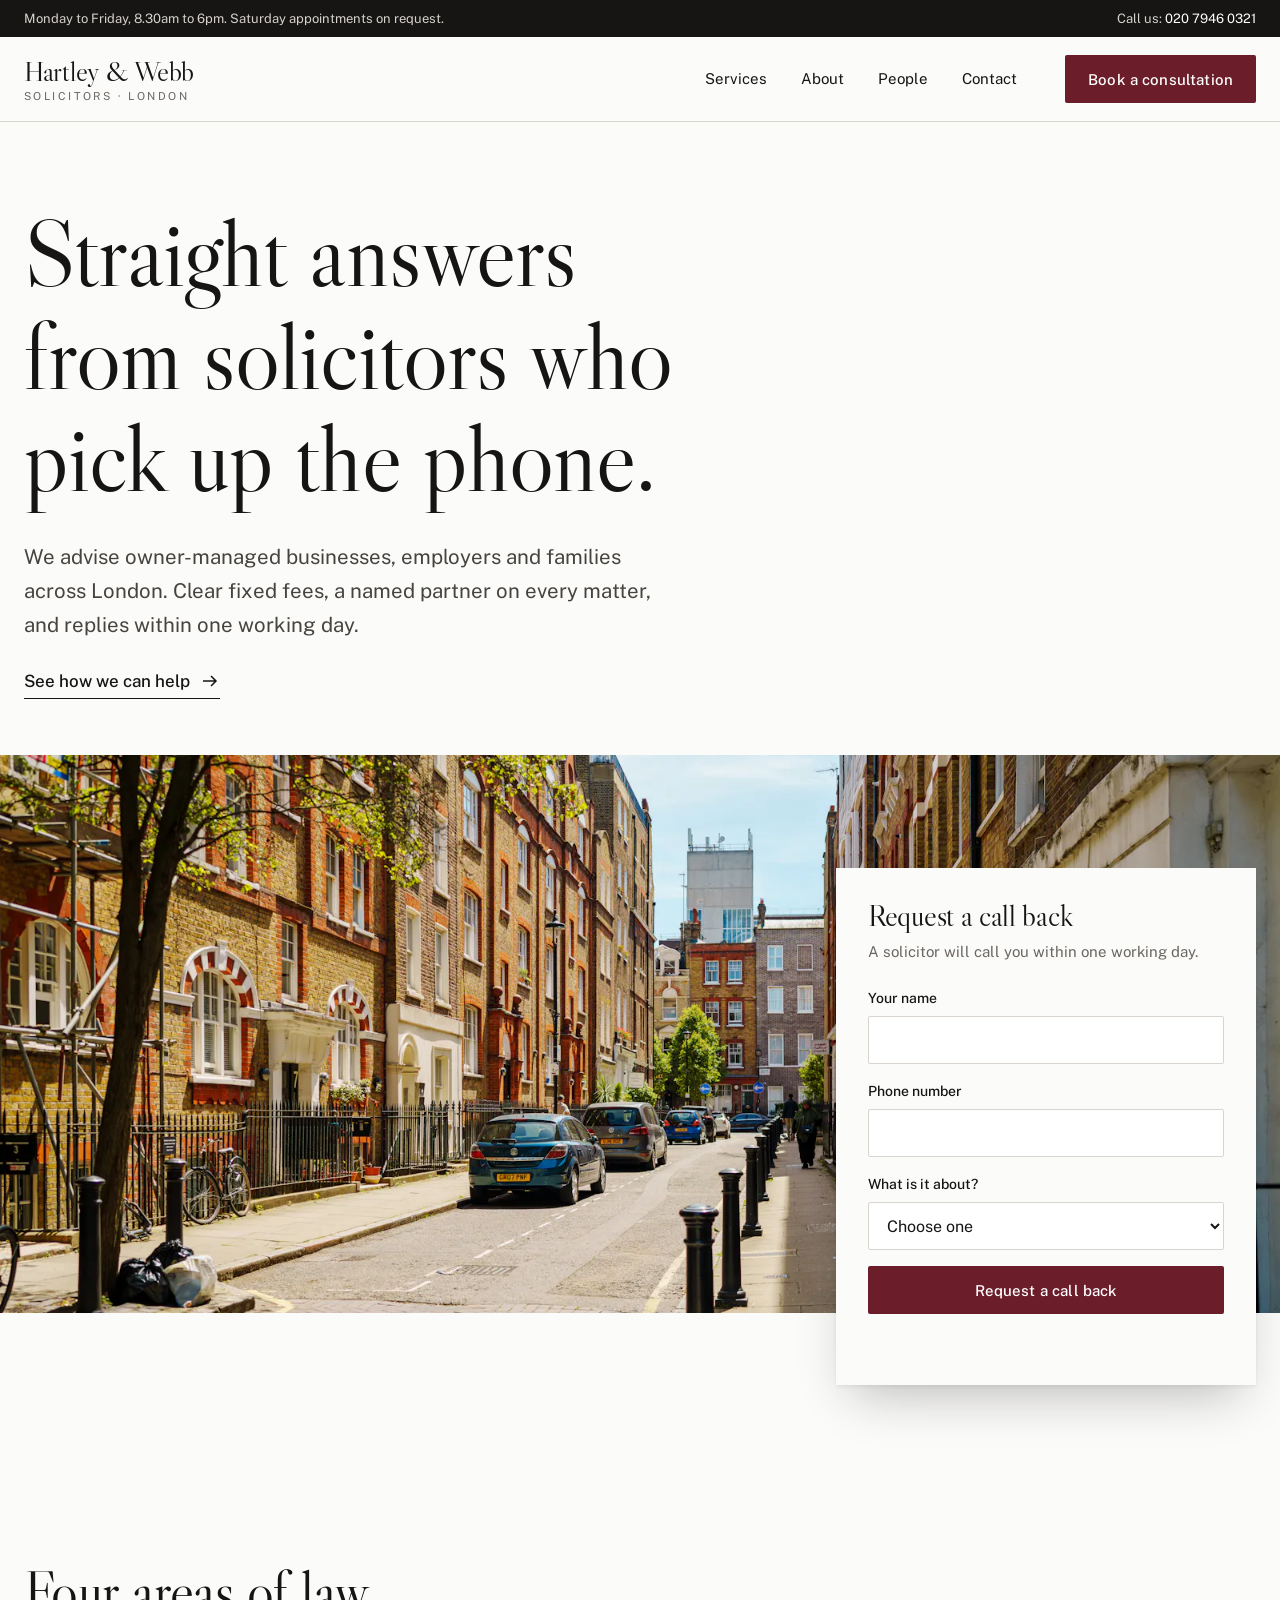
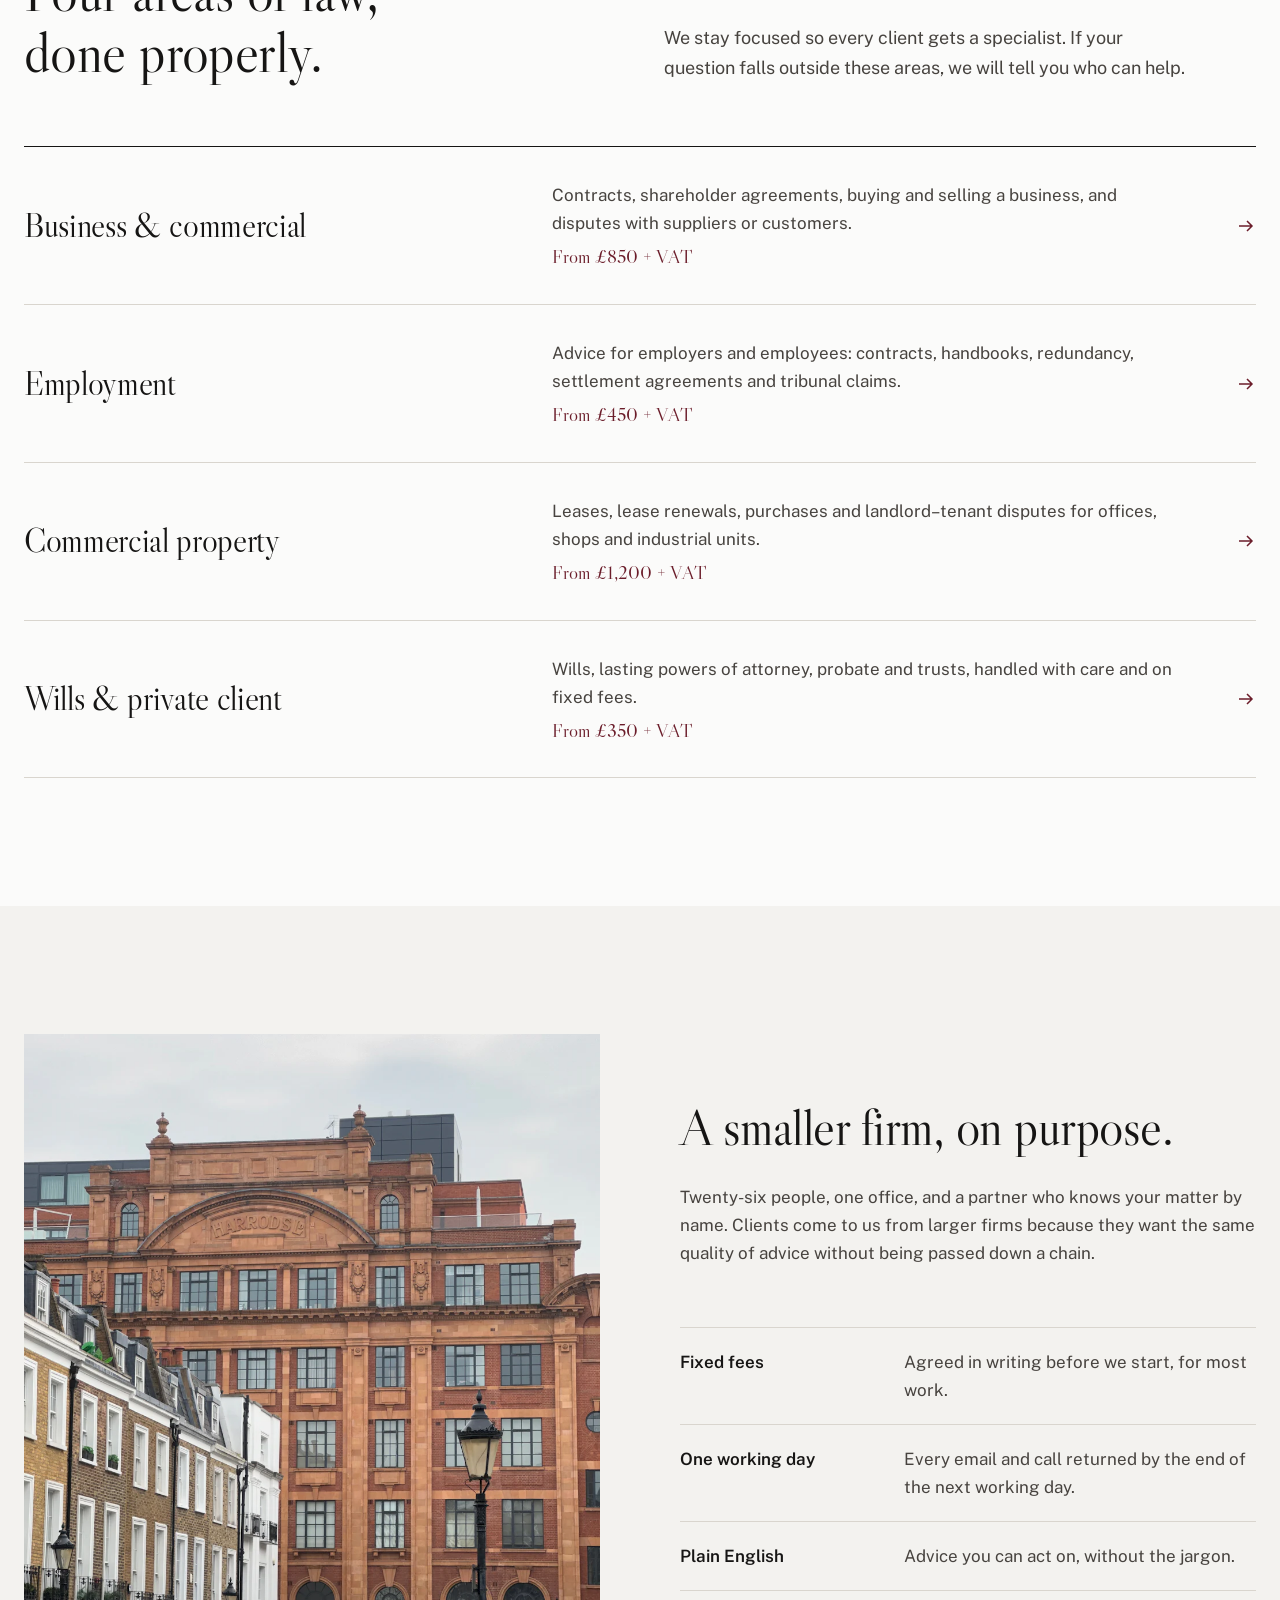
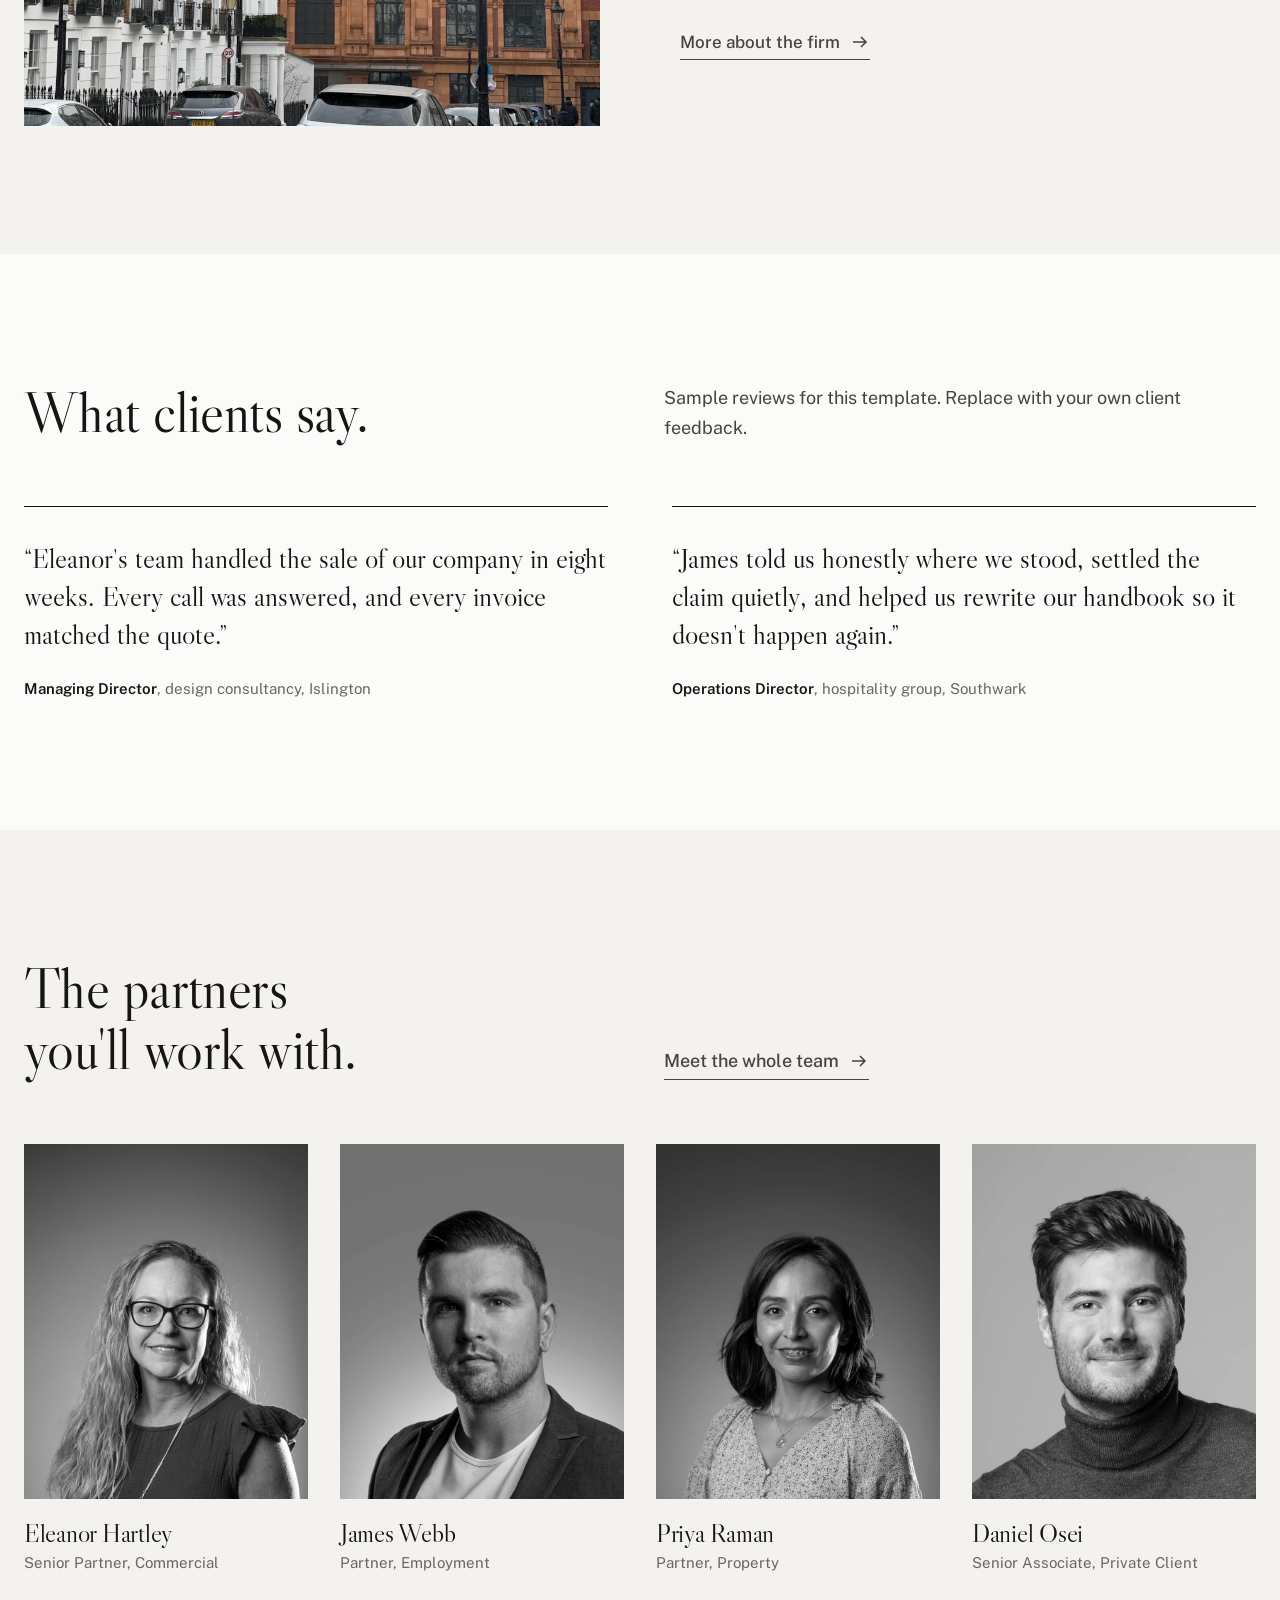
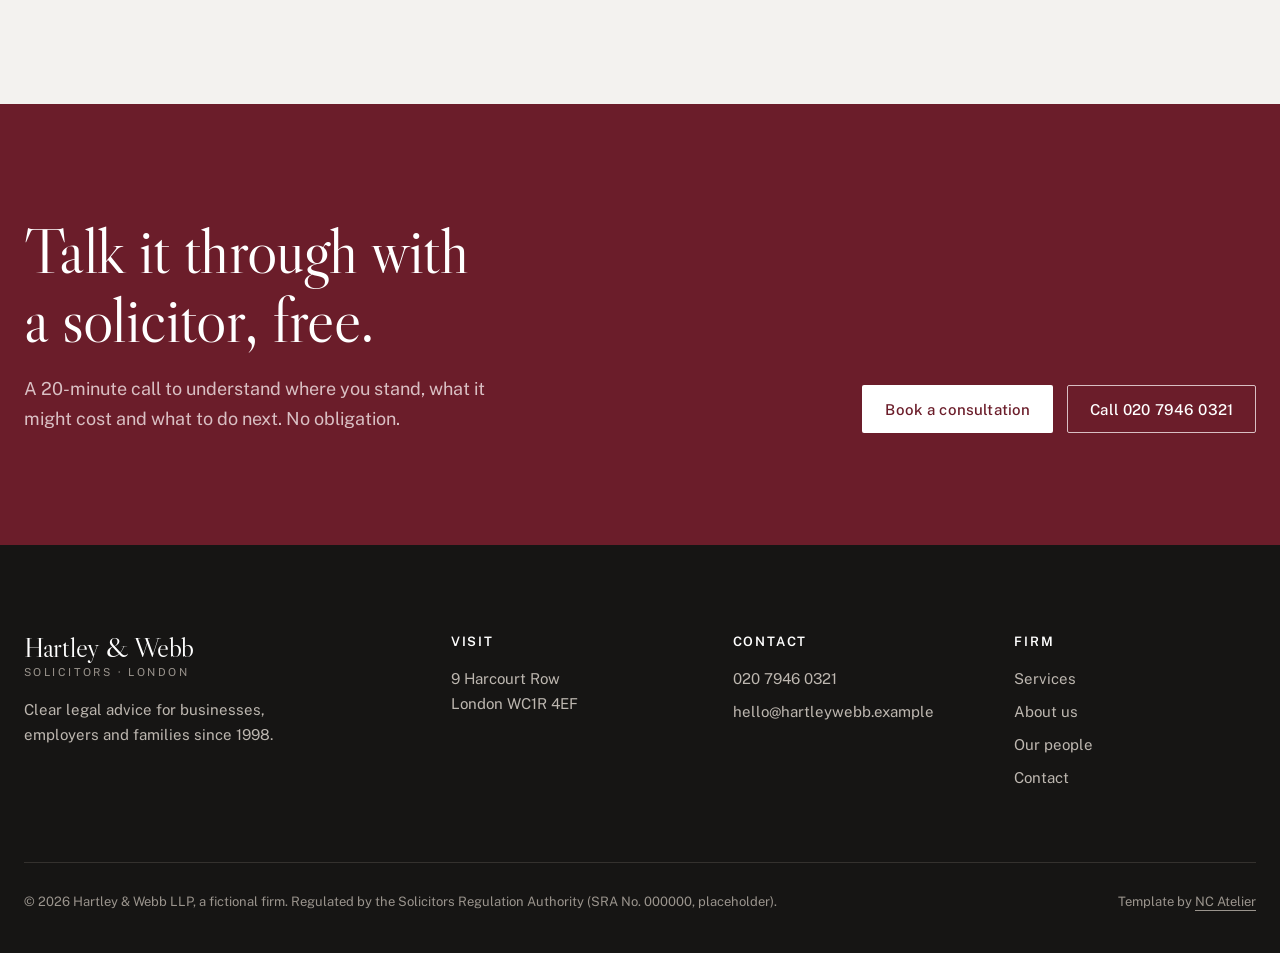
==== index.html @ ed43b605 "Hartley & Webb law firm brochure site template Five-page plain HTML/CSS/JS site: home with call-back" ====
<!doctype html>
<html lang="en-GB">
<head>
<meta charset="utf-8">
<meta name="viewport" content="width=device-width, initial-scale=1">
<title>Hartley & Webb Solicitors | London law firm for businesses and families</title>
<meta name="description" content="Hartley & Webb is a London law firm advising businesses, employers and families on commercial, employment, property and private client matters.">
<meta property="og:title" content="Hartley & Webb Solicitors | London law firm for businesses and families">
<meta property="og:description" content="Hartley & Webb is a London law firm advising businesses, employers and families on commercial, employment, property and private client matters.">
<meta property="og:type" content="website">
<meta property="og:image" content="images/hero.webp">
<meta name="theme-color" content="#fbfbfa">
<link rel="icon" href="data:image/svg+xml,%3Csvg xmlns='http://www.w3.org/2000/svg' viewBox='0 0 32 32'%3E%3Crect width='32' height='32' fill='%236b1d2a'/%3E%3Ctext x='16' y='22' font-family='Georgia' font-size='17' fill='white' text-anchor='middle'%3EH%26amp;W%3C/text%3E%3C/svg%3E">
<link rel="preload" href="fonts/libre-caslon-display.woff2" as="font" type="font/woff2" crossorigin>
<link rel="stylesheet" href="styles.css">
</head>
<body>
<a class="skip" href="#main">Skip to content</a>
<div class="topbar">
  <div class="wrap">
    <span class="hours">Monday to Friday, 8.30am to 6pm. Saturday appointments on request.</span>
    <span>Call us: <a href="tel:+442079460321">020 7946 0321</a></span>
  </div>
</div>
<header class="site-header">
  <div class="wrap header-in">
    <a class="brand" href="index.html" aria-label="Hartley &amp; Webb, home"><b>Hartley &amp; Webb</b><span>Solicitors · London</span></a>
    <button class="menu-btn" type="button" aria-expanded="false" aria-controls="main-nav" aria-label="Open menu">
      <svg width="22" height="22" viewBox="0 0 22 22" aria-hidden="true"><path d="M2 6h18M2 11h18M2 16h18" stroke="currentColor" stroke-width="1.5"/></svg>
    </button>
    <nav class="main-nav" id="main-nav" aria-label="Main">
      <button class="menu-btn nav-close" type="button" aria-label="Close menu">
        <svg width="20" height="20" viewBox="0 0 20 20" aria-hidden="true"><path d="M4 4l12 12M16 4L4 16" stroke="currentColor" stroke-width="1.5"/></svg>
      </button>
      <ul>
          <li><a href="services.html">Services</a></li>
          <li><a href="about.html">About</a></li>
          <li><a href="team.html">People</a></li>
          <li><a href="contact.html">Contact</a></li>
      </ul>
    </nav>
    <a class="btn btn-claret header-cta" href="contact.html">Book a consultation</a>
  </div>
</header>

<main id="main">
  <section class="hero" aria-labelledby="hero-title">
    <div class="wrap">
      <h1 id="hero-title">Straight answers from solicitors who pick up the phone.</h1>
      <div class="hero-lede">
        <p>We advise owner-managed businesses, employers and families across London. Clear fixed fees, a named partner on every matter, and replies within one working day.</p>
        <a class="arrow-link" href="services.html">See how we can help <svg width="20" height="20" viewBox="0 0 20 20" aria-hidden="true"><path d="M3 10h13M11 5l5 5-5 5" fill="none" stroke="currentColor" stroke-width="1.5"/></svg></a>
      </div>
    </div>
    <figure class="hero-figure">
      <picture>
        <source media="(max-width: 640px)" srcset="images/hero-mobile.webp" width="800" height="700">
        <img src="images/hero.webp" alt="A quiet London street of brick and stone office buildings near the Inns of Court" width="1600" height="1100" fetchpriority="high">
      </picture>
      <div class="callback" id="callback">
        <h2>Request a call back</h2>
        <p class="small">A solicitor will call you within one working day.</p>
        <form class="form" novalidate data-demo="Thank you. A solicitor will call you within one working day. (Demo form: nothing was sent.)">
          <div class="field">
            <label for="cb-name">Your name</label>
            <input id="cb-name" name="name" autocomplete="name" required>
            <p class="err">Please tell us your name.</p>
          </div>
          <div class="field">
            <label for="cb-phone">Phone number</label>
            <input id="cb-phone" name="phone" type="tel" autocomplete="tel" required pattern="[0-9+ ()-]{7,}">
            <p class="err">Please enter a phone number we can call, e.g. 07700 900123.</p>
          </div>
          <div class="field">
            <label for="cb-matter">What is it about?</label>
            <select id="cb-matter" name="matter" required>
                <option value="">Choose one</option>
                <option>Business &amp; commercial</option>
                <option>Employment</option>
                <option>Commercial property</option>
                <option>Wills &amp; private client</option>
                <option>Something else</option>
              </select>
            <p class="err">Please choose the area closest to your question.</p>
          </div>
          <button class="btn btn-claret" type="submit">Request a call back</button>
          <p class="form-status" role="status"></p>
        </form>
      </div>
    </figure>
    <div class="hero-spacer"></div>
  </section>

  <section class="section" aria-labelledby="practice-title">
    <div class="wrap">
      <div class="section-head">
        <h2 id="practice-title">Four areas of law, done properly.</h2>
        <p>We stay focused so every client gets a specialist. If your question falls outside these areas, we will tell you who can help.</p>
      </div>
      <ul class="practice">
      <li><a href="services.html#business"><h3>Business &amp; commercial</h3><p>Contracts, shareholder agreements, buying and selling a business, and disputes with suppliers or customers. <span class="fee">From £850 + VAT</span></p><svg width="20" height="20" viewBox="0 0 20 20" aria-hidden="true"><path d="M3 10h13M11 5l5 5-5 5" fill="none" stroke="currentColor" stroke-width="1.5"/></svg></a></li>
      <li><a href="services.html#employment"><h3>Employment</h3><p>Advice for employers and employees: contracts, handbooks, redundancy, settlement agreements and tribunal claims. <span class="fee">From £450 + VAT</span></p><svg width="20" height="20" viewBox="0 0 20 20" aria-hidden="true"><path d="M3 10h13M11 5l5 5-5 5" fill="none" stroke="currentColor" stroke-width="1.5"/></svg></a></li>
      <li><a href="services.html#property"><h3>Commercial property</h3><p>Leases, lease renewals, purchases and landlord–tenant disputes for offices, shops and industrial units. <span class="fee">From £1,200 + VAT</span></p><svg width="20" height="20" viewBox="0 0 20 20" aria-hidden="true"><path d="M3 10h13M11 5l5 5-5 5" fill="none" stroke="currentColor" stroke-width="1.5"/></svg></a></li>
      <li><a href="services.html#private"><h3>Wills &amp; private client</h3><p>Wills, lasting powers of attorney, probate and trusts, handled with care and on fixed fees. <span class="fee">From £350 + VAT</span></p><svg width="20" height="20" viewBox="0 0 20 20" aria-hidden="true"><path d="M3 10h13M11 5l5 5-5 5" fill="none" stroke="currentColor" stroke-width="1.5"/></svg></a></li>
    </ul>
    </div>
  </section>

  <section class="section stone" aria-labelledby="approach-title">
    <div class="wrap split">
      <img src="images/building.webp" alt="Victorian red-brick office buildings in Holborn" width="1000" height="1200" loading="lazy">
      <div>
        <h2 id="approach-title">A smaller firm, on purpose.</h2>
        <div class="body">
          <p>Twenty-six people, one office, and a partner who knows your matter by name. Clients come to us from larger firms because they want the same quality of advice without being passed down a chain.</p>
          <dl class="principles">
            <div><dt>Fixed fees</dt><dd>Agreed in writing before we start, for most work.</dd></div>
            <div><dt>One working day</dt><dd>Every email and call returned by the end of the next working day.</dd></div>
            <div><dt>Plain English</dt><dd>Advice you can act on, without the jargon.</dd></div>
          </dl>
          <p><a class="arrow-link" href="about.html">More about the firm <svg width="20" height="20" viewBox="0 0 20 20" aria-hidden="true"><path d="M3 10h13M11 5l5 5-5 5" fill="none" stroke="currentColor" stroke-width="1.5"/></svg></a></p>
        </div>
      </div>
    </div>
  </section>

  <section class="section" aria-labelledby="quotes-title">
    <div class="wrap">
      <div class="section-head">
        <h2 id="quotes-title">What clients say.</h2>
        <p>Sample reviews for this template. Replace with your own client feedback.</p>
      </div>
      <div class="quotes">
        <figure>
          <blockquote>“Eleanor's team handled the sale of our company in eight weeks. Every call was answered, and every invoice matched the quote.”</blockquote>
          <figcaption><b>Managing Director</b>, design consultancy, Islington</figcaption>
        </figure>
        <figure>
          <blockquote>“James told us honestly where we stood, settled the claim quietly, and helped us rewrite our handbook so it doesn't happen again.”</blockquote>
          <figcaption><b>Operations Director</b>, hospitality group, Southwark</figcaption>
        </figure>
      </div>
    </div>
  </section>

  <section class="section stone" aria-labelledby="people-title">
    <div class="wrap">
      <div class="section-head">
        <h2 id="people-title">The partners you'll work with.</h2>
        <p><a class="arrow-link" href="team.html">Meet the whole team <svg width="20" height="20" viewBox="0 0 20 20" aria-hidden="true"><path d="M3 10h13M11 5l5 5-5 5" fill="none" stroke="currentColor" stroke-width="1.5"/></svg></a></p>
      </div>
      <div class="people">
      <article class="person">
        <img src="images/eleanor.webp" alt="Portrait of Eleanor Hartley" width="800" height="1000" loading="lazy">
        <h3>Eleanor Hartley</h3>
        <p class="role">Senior Partner, Commercial</p>
      </article>
      <article class="person">
        <img src="images/james.webp" alt="Portrait of James Webb" width="800" height="1000" loading="lazy">
        <h3>James Webb</h3>
        <p class="role">Partner, Employment</p>
      </article>
      <article class="person">
        <img src="images/priya.webp" alt="Portrait of Priya Raman" width="800" height="1000" loading="lazy">
        <h3>Priya Raman</h3>
        <p class="role">Partner, Property</p>
      </article>
      <article class="person">
        <img src="images/daniel.webp" alt="Portrait of Daniel Osei" width="800" height="1000" loading="lazy">
        <h3>Daniel Osei</h3>
        <p class="role">Senior Associate, Private Client</p>
      </article>
    </div>
    </div>
  </section>

<section class="band" aria-labelledby="band-title">
  <div class="wrap band-in">
    <div>
      <h2 id="band-title">Talk it through with a solicitor, free.</h2>
      <p>A 20-minute call to understand where you stand, what it might cost and what to do next. No obligation.</p>
    </div>
    <div class="actions">
      <a class="btn btn-light" href="contact.html">Book a consultation</a>
      <a class="btn btn-line" href="tel:+442079460321">Call 020 7946 0321</a>
    </div>
  </div>
</section>
</main>
<footer class="site-footer">
  <div class="wrap">
    <div class="foot-grid">
      <div>
        <a class="brand" href="index.html"><b>Hartley &amp; Webb</b><span>Solicitors · London</span></a>
        <p style="margin-top:20px;max-width:34ch">Clear legal advice for businesses, employers and families since 1998.</p>
      </div>
      <div>
        <h2>Visit</h2>
        <address>9 Harcourt Row<br>London WC1R 4EF</address>
      </div>
      <div>
        <h2>Contact</h2>
        <ul>
          <li><a href="tel:+442079460321">020 7946 0321</a></li>
          <li><a href="mailto:hello@hartleywebb.example">hello@hartleywebb.example</a></li>
        </ul>
      </div>
      <div>
        <h2>Firm</h2>
        <ul>
          <li><a href="services.html">Services</a></li>
          <li><a href="about.html">About us</a></li>
          <li><a href="team.html">Our people</a></li>
          <li><a href="contact.html">Contact</a></li>
        </ul>
      </div>
    </div>
    <div class="legal">
      <span>© <span data-year>2026</span> Hartley &amp; Webb LLP, a fictional firm. Regulated by the Solicitors Regulation Authority (SRA No. 000000, placeholder).</span>
      <span>Template by <a href="https://ncatelier.com">NC Atelier</a></span>
    </div>
  </div>
</footer>
<script src="main.js" defer></script>
</body>
</html>
---- styles.css ----
@font-face { font-family: "Libre Caslon Display"; src: url(fonts/libre-caslon-display.woff2) format("woff2"); font-weight: 400; font-display: swap; }
@font-face { font-family: "Public Sans"; src: url(fonts/public-sans.woff2) format("woff2"); font-weight: 100 900; font-display: swap; }

:root {
  --ink: #161514;
  --ink-2: #47433f;
  --ink-3: #6b6661;
  --stone: #f3f2ef;
  --stone-2: #e7e4df;
  --line: #d9d5ce;
  --paper: #fbfbfa;
  --claret: #6b1d2a;
  --claret-2: #521520;
  --claret-soft: #f3e8e9;
  --on-claret: #f6eded;
  --on-claret-2: #d9bfc3;
  --serif: "Libre Caslon Display", "Iowan Old Style", Georgia, serif;
  --sans: "Public Sans", ui-sans-serif, system-ui, -apple-system, "Segoe UI", sans-serif;
  --wrap: 1240px;
  --ease: cubic-bezier(.2, .8, .2, 1);
}
*, *::before, *::after { box-sizing: border-box; }
html { -webkit-text-size-adjust: 100%; accent-color: var(--claret); caret-color: var(--claret); scrollbar-color: var(--line) var(--paper); }
body { margin: 0; background: var(--paper); color: var(--ink); font: 400 17px/1.65 var(--sans); -webkit-font-smoothing: antialiased; }
::selection { background: var(--claret); color: #fff; }
:focus-visible { outline: 2px solid var(--claret); outline-offset: 3px; }
img { display: block; max-width: 100%; height: auto; }
a { color: inherit; text-underline-offset: 4px; text-decoration-thickness: 1px; }
h1, h2, h3 { font-family: var(--serif); font-weight: 400; line-height: 1.08; letter-spacing: -0.01em; margin: 0; text-wrap: balance; }
h4 { margin: 0; }
p { margin: 0; }
.wrap { width: min(var(--wrap), 100% - 48px); margin-inline: auto; }
.skip { position: absolute; left: -9999px; top: 8px; background: var(--ink); color: #fff; padding: 10px 16px; z-index: 100; }
.skip:focus { left: 8px; }
.sr-only { position: absolute; width: 1px; height: 1px; overflow: hidden; clip: rect(0 0 0 0); white-space: nowrap; }

/* Buttons and links */
.btn {
  display: inline-flex; align-items: center; justify-content: center; gap: 10px;
  min-height: 48px; padding: 0 22px; border: 1px solid transparent; border-radius: 2px;
  font: 500 15px/1 var(--sans); letter-spacing: .01em; text-decoration: none; cursor: pointer;
  transition: background .25s var(--ease), color .25s var(--ease), border-color .25s var(--ease);
}
.btn-claret { background: var(--claret); color: #fff; }
.btn-claret:hover { background: var(--claret-2); }
.btn-line { border-color: var(--ink); color: var(--ink); background: transparent; }
.btn-line:hover { background: var(--ink); color: #fff; }
.btn-light { background: #fff; color: var(--claret); }
.btn-light:hover { background: var(--stone); }
.btn[disabled] { opacity: .6; cursor: progress; }
.arrow-link { display: inline-flex; align-items: center; gap: 10px; font-weight: 500; text-decoration: none; border-bottom: 1px solid currentColor; padding-bottom: 3px; }
.arrow-link svg { transition: transform .3s var(--ease); }
.arrow-link:hover svg { transform: translateX(4px); }

/* Header */
.topbar { background: var(--ink); color: #d6d2cc; font-size: 13px; }
.topbar .wrap { display: flex; justify-content: space-between; gap: 16px; padding: 8px 0; }
.topbar a { text-decoration: none; color: #fff; }
@media (max-width: 640px) { .topbar .hours { display: none; } .topbar .wrap { justify-content: center; } }
.site-header { background: var(--paper); border-bottom: 1px solid var(--line); position: sticky; top: 0; z-index: 40; }
.header-in { display: flex; align-items: center; gap: 40px; height: 84px; }
.brand { text-decoration: none; display: flex; flex-direction: column; line-height: 1; }
.brand b { font: 400 28px/1 var(--serif); letter-spacing: -0.01em; }
.brand span { margin-top: 6px; font-size: 11px; letter-spacing: .22em; text-transform: uppercase; color: var(--ink-3); }
.main-nav { margin-left: auto; }
.main-nav ul { list-style: none; margin: 0; padding: 0; display: flex; gap: 34px; font-size: 15px; }
.main-nav a { text-decoration: none; padding: 8px 0; border-bottom: 1px solid transparent; transition: border-color .2s; }
.main-nav a:hover, .main-nav a[aria-current="page"] { border-bottom-color: var(--claret); }
.main-nav a[aria-current="page"] { color: var(--claret); }
.header-cta { margin-left: 8px; }
.menu-btn { display: none; margin-left: auto; background: none; border: 1px solid var(--line); width: 48px; height: 48px; cursor: pointer; color: var(--ink); }
@media (max-width: 960px) {
  .header-in { height: 72px; gap: 16px; }
  .header-cta { display: none; }
  .menu-btn { display: grid; place-items: center; }
  .main-nav { position: fixed; inset: 0 0 0 auto; width: min(360px, 100%); background: var(--paper); border-left: 1px solid var(--line); padding: 96px 32px 32px; transform: translateX(100%); visibility: hidden; transition: transform .35s var(--ease), visibility 0s .35s; z-index: 60; }
  .main-nav.open { transform: none; visibility: visible; transition: transform .35s var(--ease); }
  .main-nav ul { flex-direction: column; gap: 6px; font: 400 30px/1.3 var(--serif); }
  .nav-close { position: absolute; top: 20px; right: 20px; }
  .menu-btn[aria-expanded="true"] { position: relative; z-index: 70; }
}
@media (min-width: 961px) { .nav-close { display: none; } }

/* Page intro (inner pages) */
.page-intro { padding: 96px 0 72px; border-bottom: 1px solid var(--line); }
.page-intro h1 { font-size: clamp(2.8rem, 6vw, 5.2rem); max-width: 14ch; }
.page-intro p { margin-top: 24px; font-size: 20px; color: var(--ink-2); max-width: 56ch; }

/* Home hero */
.hero { padding: 80px 0 0; }
.hero h1 { font-size: clamp(3rem, 7.4vw, 6rem); max-width: 13ch; }
.hero-lede { display: grid; justify-items: start; gap: 24px; margin-top: 32px; }
.hero-lede p { font-size: clamp(1.1rem, 1.6vw, 1.3rem); color: var(--ink-2); max-width: 50ch; }
.hero-figure { margin: 56px 0 0; position: relative; }
.hero-figure img { width: 100%; height: clamp(360px, 62vh, 640px); object-fit: cover; object-position: 55% 18%; }
.callback {
  position: absolute; right: max(24px, calc((100% - var(--wrap)) / 2)); bottom: -72px; width: min(420px, calc(100% - 48px));
  background: var(--paper); padding: 32px; box-shadow: 0 2px 4px rgb(22 21 20 / .06), 0 24px 48px -16px rgb(22 21 20 / .28);
}
.callback h2 { font-size: 30px; }
.callback p.small { margin-top: 8px; font-size: 15px; color: var(--ink-3); }
.hero-spacer { height: 120px; }
@media (max-width: 640px) { .hero-figure img { height: auto; aspect-ratio: 8 / 7; object-position: center top; } }
@media (max-width: 820px) {
  .hero-lede { grid-template-columns: 1fr; }
  .callback { position: relative; z-index: 1; right: auto; bottom: auto; width: auto; margin: -48px 16px 0; padding: 24px; }
  .hero-spacer { height: 32px; }
}

/* Forms */
.form { display: grid; gap: 16px; margin-top: 22px; }
.form .row { display: grid; grid-template-columns: 1fr 1fr; gap: 16px; }
@media (max-width: 560px) { .form .row { grid-template-columns: 1fr; } }
.field label { display: block; font-size: 14px; font-weight: 500; margin-bottom: 6px; }
.field input, .field select, .field textarea {
  width: 100%; min-height: 48px; padding: 12px 14px; border: 1px solid var(--line); border-radius: 2px;
  font: 400 16px var(--sans); color: var(--ink); background: #fff; transition: border-color .2s, box-shadow .2s;
}
.field textarea { min-height: 140px; resize: vertical; }
.field input:focus, .field select:focus, .field textarea:focus { outline: none; border-color: var(--claret); box-shadow: 0 0 0 3px rgb(107 29 42 / .12); }
.field [aria-invalid="true"] { border-color: #a3261b; }
.field .err { display: none; margin-top: 6px; font-size: 14px; color: #a3261b; }
.field [aria-invalid="true"] + .err { display: block; }
.form-status { font-size: 15px; min-height: 1.5em; }
.form-status.ok { color: #1f6b3a; }
.consent { font-size: 13px; color: var(--ink-3); }

/* Sections */
.section { padding: 128px 0; }
.section-tight { padding: 96px 0; }
.section-head { display: grid; grid-template-columns: 1fr 1fr; gap: 48px; align-items: end; margin-bottom: 64px; }
.section-head h2 { font-size: clamp(2.2rem, 4.4vw, 3.6rem); max-width: 16ch; }
.section-head p { color: var(--ink-2); font-size: 18px; max-width: 48ch; }
@media (max-width: 820px) { .section-head { grid-template-columns: 1fr; gap: 20px; } .section { padding: 96px 0; } }
.stone { background: var(--stone); }

/* Practice list */
.practice { list-style: none; margin: 0; padding: 0; border-top: 1px solid var(--ink); }
.practice li { border-bottom: 1px solid var(--line); }
.practice a { display: grid; grid-template-columns: 1.1fr 1.4fr 40px; gap: 32px; align-items: center; padding: 34px 0; text-decoration: none; transition: background .3s var(--ease), padding .3s var(--ease); }
.practice a:hover { background: var(--stone); padding-inline: 20px; }
.practice h3 { font-size: clamp(1.7rem, 2.6vw, 2.3rem); }
.practice p { color: var(--ink-2); }
.practice .fee { display: block; margin-top: 8px; font: 400 19px/1.3 var(--serif); color: var(--claret); }
.practice svg { justify-self: end; color: var(--claret); transition: transform .3s var(--ease); }
.practice a:hover svg { transform: translateX(6px); }
@media (max-width: 760px) { .practice a { grid-template-columns: 1fr 24px; gap: 8px 16px; } .practice p { grid-column: 1; } .practice svg { grid-row: 1; grid-column: 2; } }

/* Split feature */
.split { display: grid; grid-template-columns: 1fr 1fr; gap: 80px; align-items: center; }
.split img { width: 100%; aspect-ratio: 5 / 6; object-fit: cover; }
.split h2 { font-size: clamp(2.2rem, 4vw, 3.4rem); }
.split .body { display: grid; gap: 20px; color: var(--ink-2); }
.split .body p:first-of-type { margin-top: 28px; }
@media (max-width: 880px) { .split { grid-template-columns: 1fr; gap: 40px; } .split img { aspect-ratio: 4 / 3; } }

.principles { margin-top: 40px; display: grid; gap: 0; border-top: 1px solid var(--line); }
.principles div { display: grid; grid-template-columns: 200px 1fr; gap: 24px; padding: 20px 0; border-bottom: 1px solid var(--line); }
.principles dt, .principles strong { font-weight: 600; color: var(--ink); }
.principles dd { margin: 0; }
@media (max-width: 560px) { .principles div { grid-template-columns: 1fr; gap: 4px; } }

/* Fees table */
.fees { width: 100%; border-collapse: collapse; font-size: 16px; }
.fees caption { text-align: left; color: var(--ink-3); font-size: 14px; padding-bottom: 16px; }
.fees th, .fees td { text-align: left; padding: 18px 16px 18px 0; border-bottom: 1px solid var(--line); vertical-align: top; }
.fees thead th { font-size: 13px; text-transform: uppercase; letter-spacing: .12em; color: var(--ink-3); font-weight: 500; border-bottom-color: var(--ink); }
.fees td:last-child, .fees th:last-child { text-align: right; padding-right: 0; white-space: nowrap; font-variant-numeric: tabular-nums; }
.fees td:first-child { font-weight: 500; }

/* Quotes */
.quotes { display: grid; grid-template-columns: 1fr 1fr; gap: 64px; }
.quotes figure { margin: 0; border-top: 1px solid var(--ink); padding-top: 32px; }
.quotes blockquote { margin: 0; font: 400 clamp(1.4rem, 2.2vw, 1.85rem)/1.35 var(--serif); }
.quotes figcaption { margin-top: 24px; font-size: 15px; color: var(--ink-3); }
.quotes figcaption b { color: var(--ink); font-weight: 600; }
@media (max-width: 820px) { .quotes { grid-template-columns: 1fr; gap: 48px; } }

/* People */
.people { display: grid; grid-template-columns: repeat(4, 1fr); gap: 32px; }
.person img { width: 100%; aspect-ratio: 4 / 5; object-fit: cover; filter: grayscale(1) contrast(1.05); transition: filter .5s var(--ease); }
.person:hover img { filter: none; }
.person h3 { margin-top: 20px; font-size: 26px; }
.person .role { margin-top: 4px; font-size: 15px; color: var(--ink-3); }
.person .bio { margin-top: 14px; font-size: 16px; color: var(--ink-2); }
.person .contact { margin-top: 14px; font-size: 15px; display: grid; gap: 2px; }
@media (max-width: 960px) { .people { grid-template-columns: repeat(2, 1fr); } }
@media (max-width: 520px) { .people { gap: 24px 16px; } .person h3 { font-size: 21px; } .person .bio { font-size: 15px; } }

/* Claret band */
.band { background: var(--claret); color: var(--on-claret); padding: 112px 0; }
.band-in { display: grid; grid-template-columns: 1.4fr 1fr; gap: 48px; align-items: end; }
.band h2 { font-size: clamp(2.4rem, 5vw, 4.2rem); color: #fff; }
.band p { margin-top: 20px; color: var(--on-claret-2); font-size: 18px; max-width: 46ch; }
.band .actions { display: flex; flex-wrap: wrap; gap: 14px; justify-content: flex-end; }
.band .btn-line { border-color: var(--on-claret-2); color: #fff; }
.band .btn-line:hover { background: #fff; color: var(--claret); }
.band :focus-visible { outline-color: #fff; }
@media (max-width: 820px) { .band-in { grid-template-columns: 1fr; } .band .actions { justify-content: flex-start; } }

/* Service detail */
.service { display: grid; grid-template-columns: 300px 1fr; gap: 64px; padding: 88px 0; border-bottom: 1px solid var(--line); scroll-margin-top: 100px; }
.service aside { position: sticky; top: 120px; align-self: start; }
.service aside h2 { font-size: clamp(2rem, 3.4vw, 2.8rem); }
.service aside .from { margin-top: 18px; font-size: 15px; color: var(--ink-3); }
.service aside .from b { display: block; font: 400 30px/1.2 var(--serif); color: var(--claret); }
.service .content { display: grid; gap: 24px; color: var(--ink-2); max-width: 70ch; }
.service .content > p:first-child { font-size: 20px; color: var(--ink); }
.service .content h3 { font: 600 15px/1.4 var(--sans); text-transform: uppercase; letter-spacing: .12em; color: var(--ink); margin-top: 12px; }
.ticks { list-style: none; margin: 0; padding: 0; display: grid; grid-template-columns: 1fr 1fr; gap: 12px 32px; }
.ticks li { padding-left: 24px; position: relative; }
.ticks li::before { content: ""; position: absolute; left: 0; top: .7em; width: 12px; height: 1px; background: var(--claret); }
@media (max-width: 860px) { .service { grid-template-columns: 1fr; gap: 28px; padding: 64px 0; } .service aside { position: static; } .ticks { grid-template-columns: 1fr; } }
.jump { display: flex; flex-wrap: wrap; gap: 10px; margin-top: 36px; }
.jump a { font-size: 15px; text-decoration: none; padding: 10px 16px; border: 1px solid var(--line); background: #fff; }
.jump a:hover { border-color: var(--ink); }

/* FAQ */
.faq details { border-bottom: 1px solid var(--line); }
.faq summary { cursor: pointer; list-style: none; padding: 22px 40px 22px 0; position: relative; font-weight: 500; }
.faq summary::-webkit-details-marker { display: none; }
.faq summary::after { content: ""; position: absolute; right: 4px; top: 50%; width: 14px; height: 1px; background: var(--ink); box-shadow: none; }
.faq summary::before { content: ""; position: absolute; right: 10.5px; top: calc(50% - 6.5px); width: 1px; height: 14px; background: var(--ink); transition: transform .3s var(--ease); }
.faq details[open] summary::before { transform: scaleY(0); }
.faq details p { padding: 0 40px 24px 0; color: var(--ink-2); }

/* Timeline */
.timeline { list-style: none; margin: 0; padding: 0; border-top: 1px solid var(--ink); }
.timeline li { display: grid; grid-template-columns: 160px 1fr; gap: 32px; padding: 28px 0; border-bottom: 1px solid var(--line); }
.timeline .yr { font: 400 34px/1 var(--serif); color: var(--claret); font-variant-numeric: lining-nums; }
.timeline h3 { font: 600 18px/1.4 var(--sans); }
.timeline p { color: var(--ink-2); margin-top: 6px; }
@media (max-width: 560px) { .timeline li { grid-template-columns: 1fr; gap: 8px; } }

/* Contact */
.contact-grid { display: grid; grid-template-columns: 1.3fr 1fr; gap: 80px; }
.contact-card { border-top: 1px solid var(--ink); padding-top: 28px; display: grid; gap: 28px; }
.contact-card h2 { font-size: 30px; }
.contact-card dl { margin: 0; display: grid; gap: 18px; }
.contact-card dt { font-size: 13px; text-transform: uppercase; letter-spacing: .12em; color: var(--ink-3); }
.contact-card dd { margin: 4px 0 0; font-size: 18px; }
.contact-card dd a { text-decoration: none; border-bottom: 1px solid var(--line); }
.contact-card img { width: 100%; aspect-ratio: 16 / 10; object-fit: cover; }
@media (max-width: 900px) { .contact-grid { grid-template-columns: 1fr; gap: 56px; } }

/* Footer */
.site-footer { background: var(--ink); color: #bdb7b0; padding: 88px 0 40px; font-size: 15px; }
.foot-grid { display: grid; grid-template-columns: 1.6fr 1fr 1fr 1fr; gap: 40px; }
.site-footer .brand b { color: #fff; }
.site-footer .brand span { color: #9a948d; }
.site-footer h2 { font: 600 13px/1.4 var(--sans); letter-spacing: .14em; text-transform: uppercase; color: #fff; margin-bottom: 16px; }
.site-footer ul { list-style: none; margin: 0; padding: 0; display: grid; gap: 8px; }
.site-footer a { text-decoration: none; }
.site-footer a:hover { color: #fff; text-decoration: underline; }
.site-footer address { font-style: normal; }
.legal { margin-top: 72px; padding-top: 28px; border-top: 1px solid #34312e; display: flex; flex-wrap: wrap; justify-content: space-between; gap: 16px; font-size: 13px; color: #9a948d; }
.legal a { text-decoration: underline; }
@media (max-width: 860px) { .foot-grid { grid-template-columns: 1fr 1fr; } .foot-grid > :first-child { grid-column: 1 / -1; } }

/* One authored moment: the call-back card settles onto the hero photo */
@media (prefers-reduced-motion: no-preference) {
  .callback { animation: settle 1.1s .25s var(--ease) both; }
  @keyframes settle { from { transform: translateY(28px); box-shadow: 0 0 0 rgb(22 21 20 / 0); } }
}
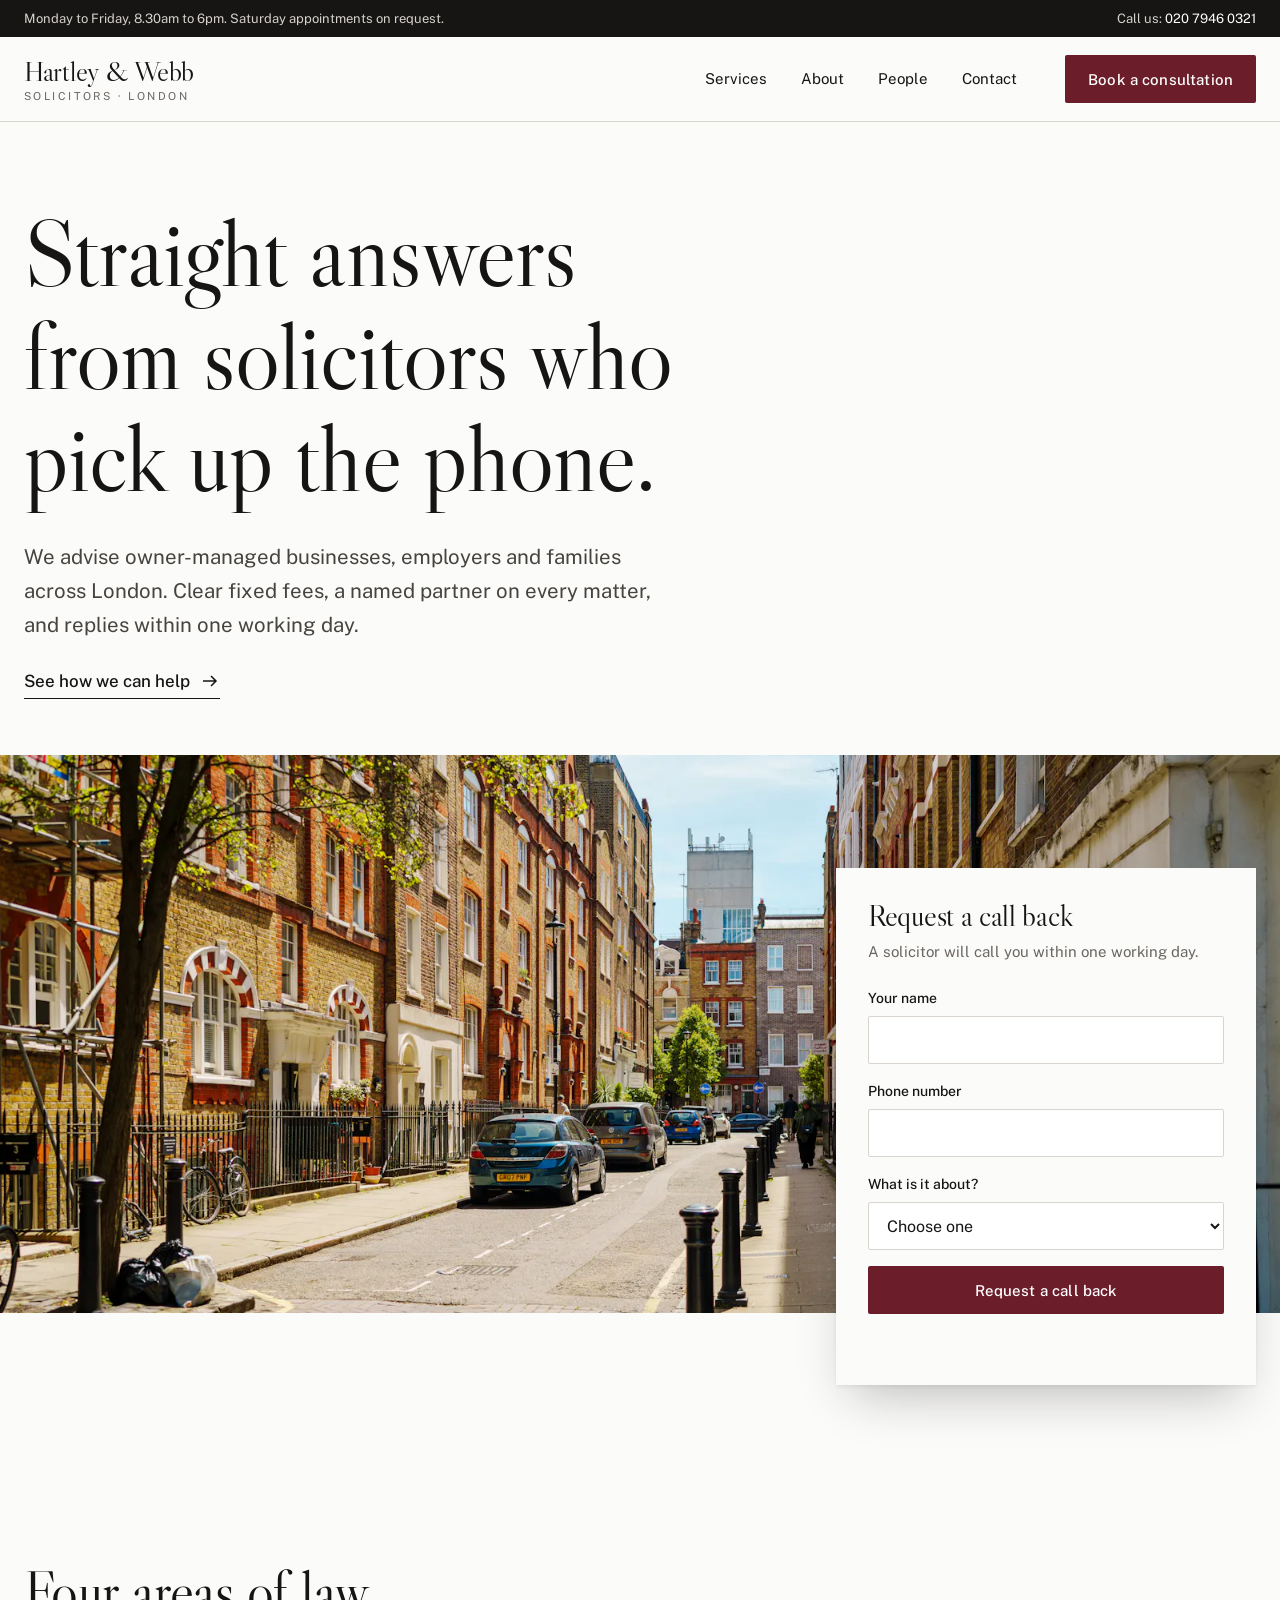
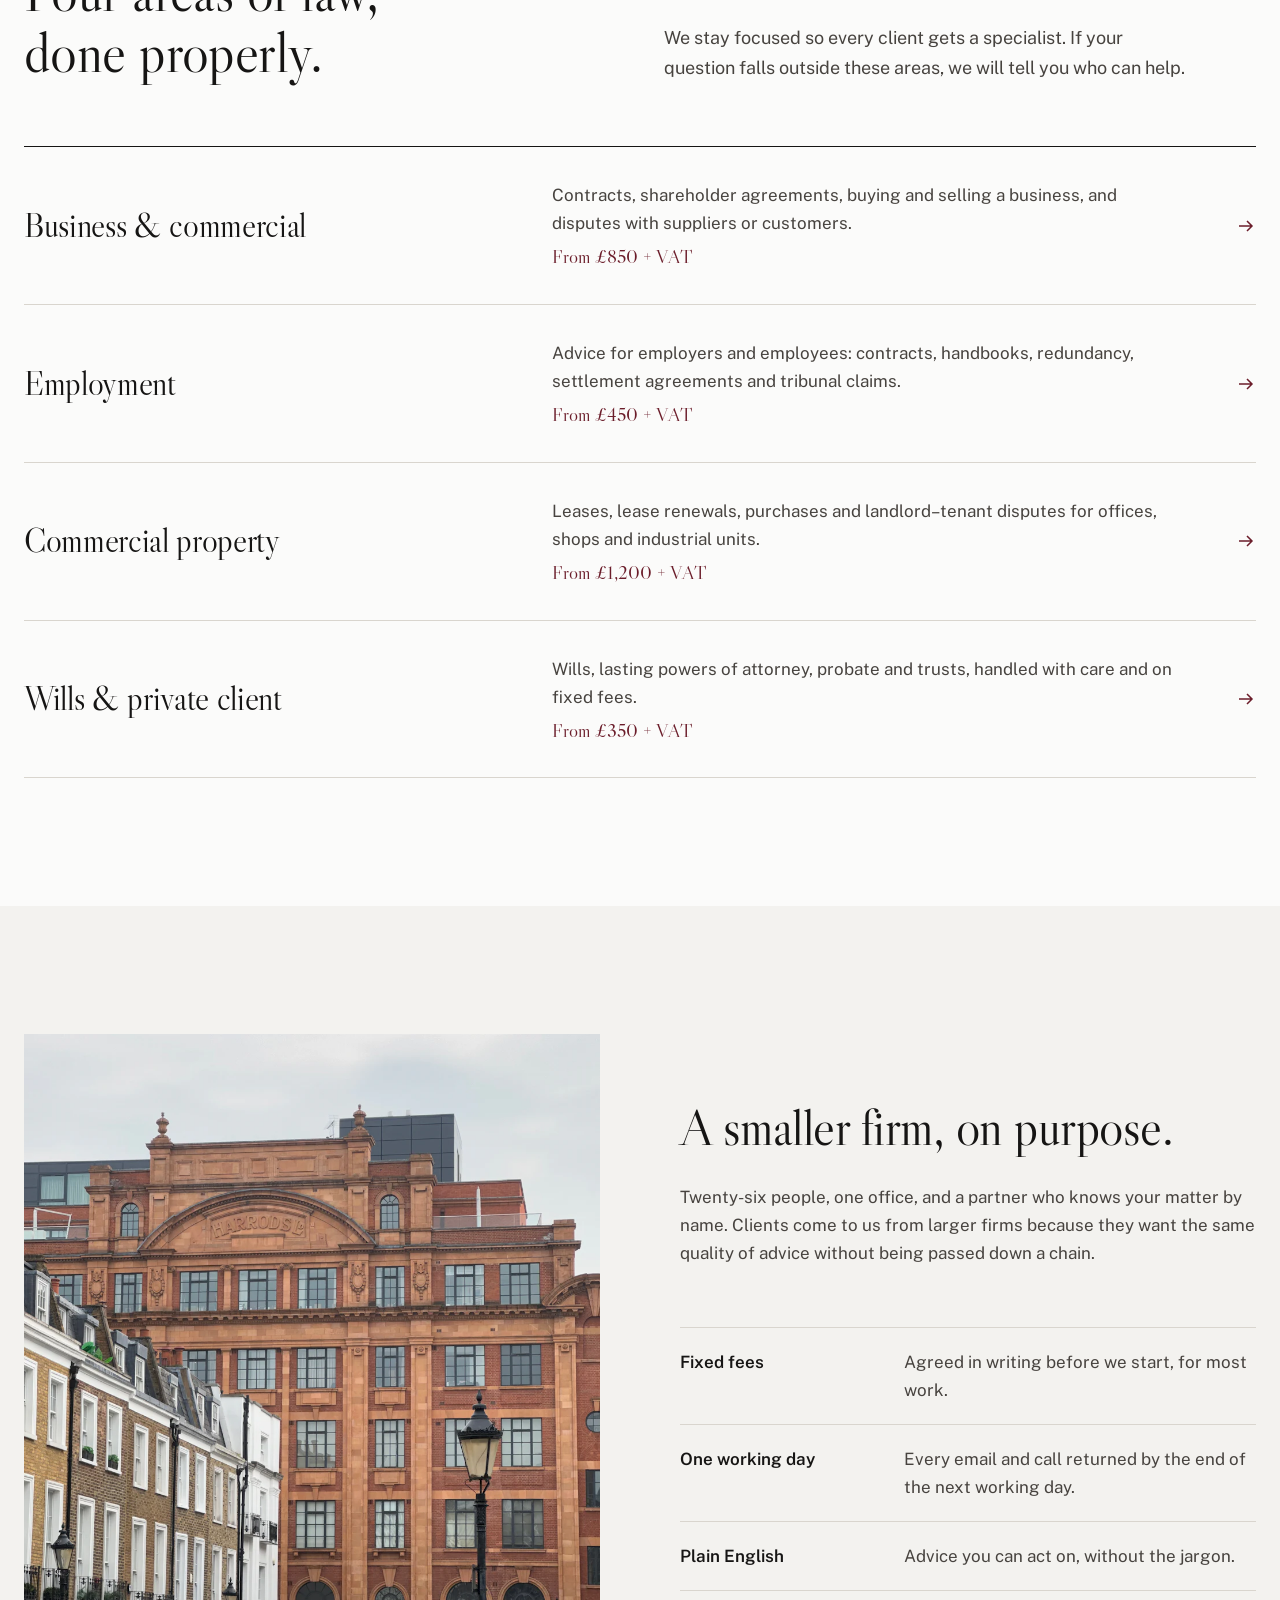
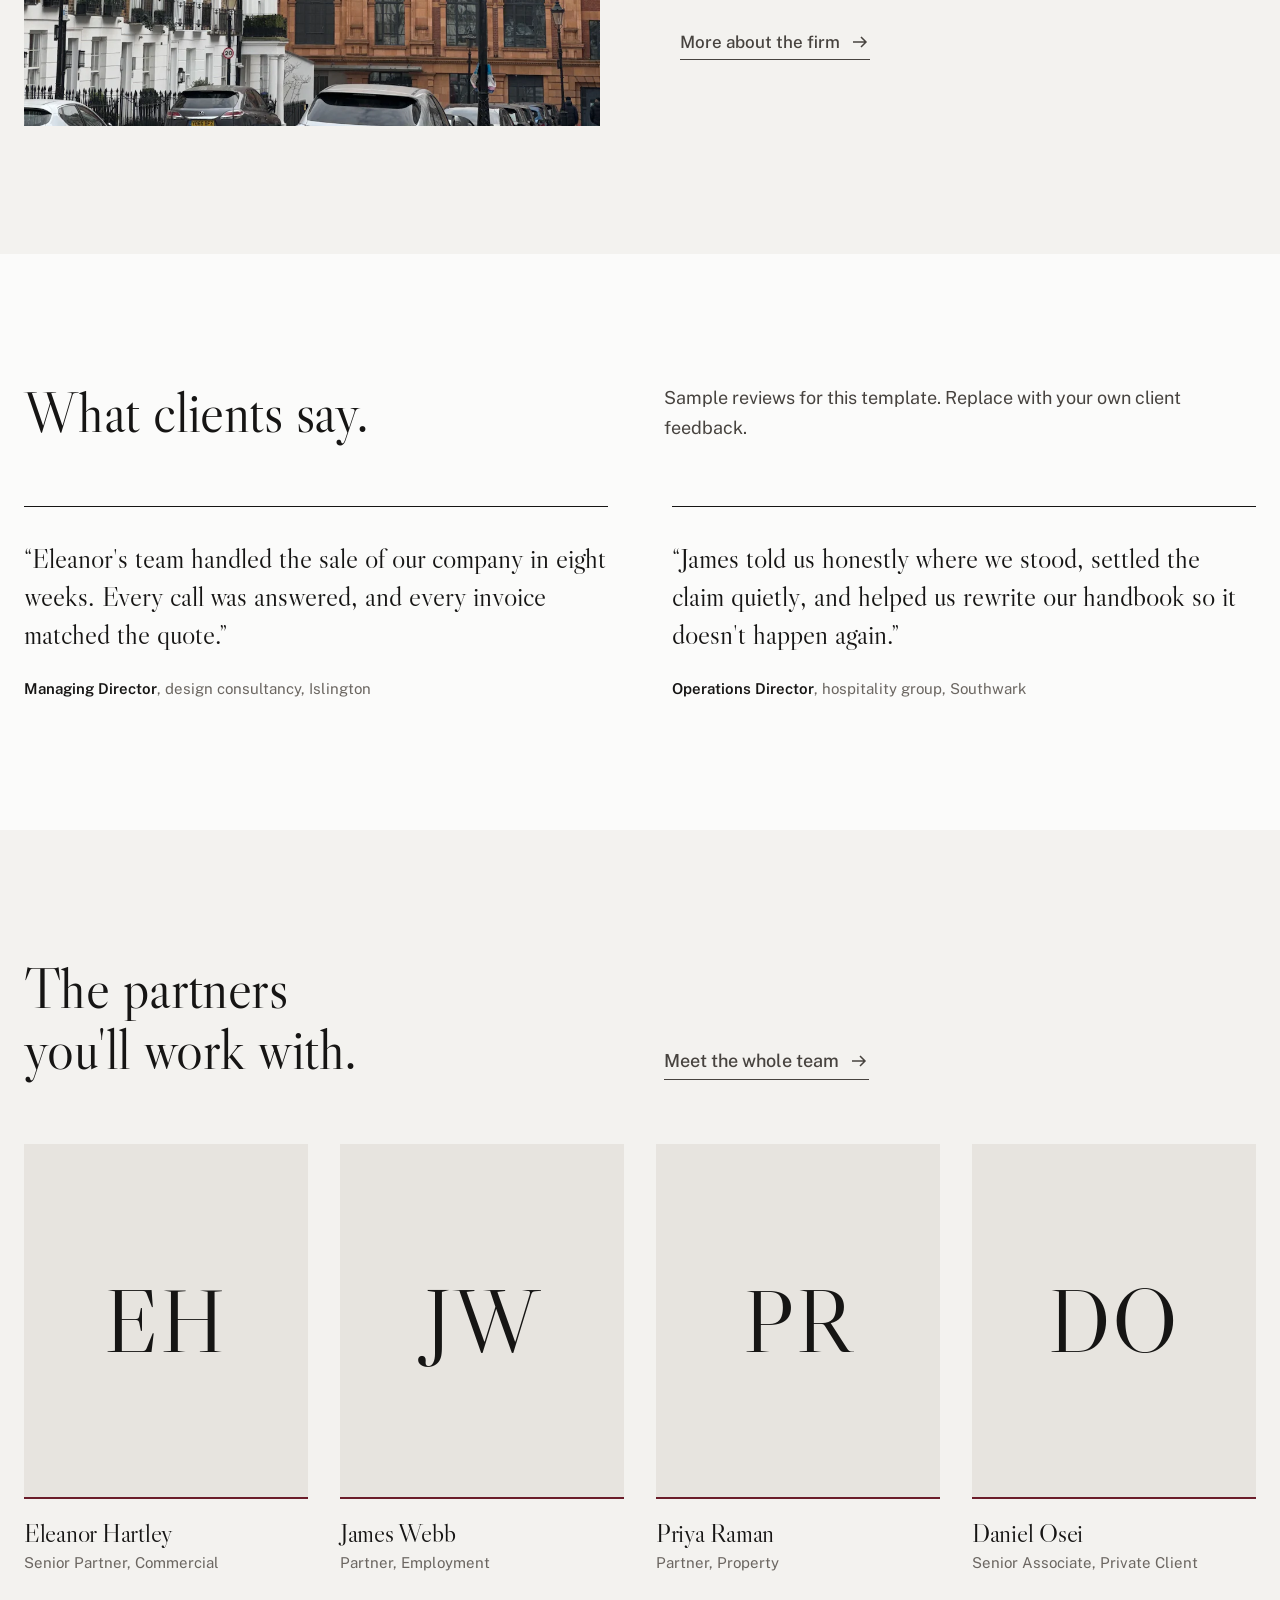
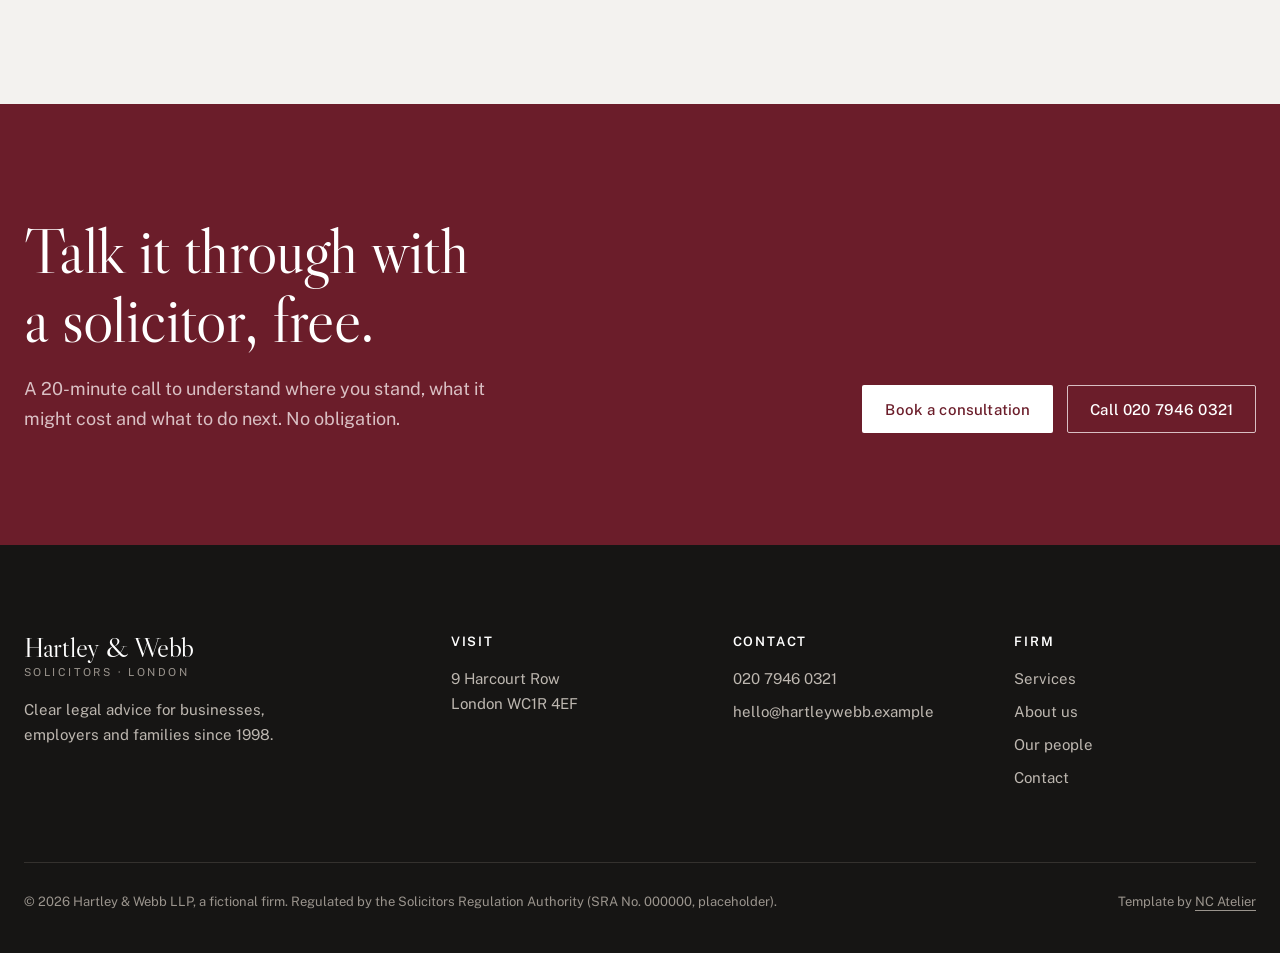
==== commit 284e6727: "Replace team stock portraits with initial tiles The photos showed real people under invented names. " ====
--- a/index.html
+++ b/index.html
@@ -151,22 +151,22 @@
       </div>
       <div class="people">
       <article class="person">
-        <img src="images/eleanor.webp" alt="Portrait of Eleanor Hartley" width="800" height="1000" loading="lazy">
+        <div class="monogram" aria-hidden="true"><span>EH</span></div>
         <h3>Eleanor Hartley</h3>
         <p class="role">Senior Partner, Commercial</p>
       </article>
       <article class="person">
-        <img src="images/james.webp" alt="Portrait of James Webb" width="800" height="1000" loading="lazy">
+        <div class="monogram" aria-hidden="true"><span>JW</span></div>
         <h3>James Webb</h3>
         <p class="role">Partner, Employment</p>
       </article>
       <article class="person">
-        <img src="images/priya.webp" alt="Portrait of Priya Raman" width="800" height="1000" loading="lazy">
+        <div class="monogram" aria-hidden="true"><span>PR</span></div>
         <h3>Priya Raman</h3>
         <p class="role">Partner, Property</p>
       </article>
       <article class="person">
-        <img src="images/daniel.webp" alt="Portrait of Daniel Osei" width="800" height="1000" loading="lazy">
+        <div class="monogram" aria-hidden="true"><span>DO</span></div>
         <h3>Daniel Osei</h3>
         <p class="role">Senior Associate, Private Client</p>
       </article>
--- a/styles.css
+++ b/styles.css
@@ -178,12 +178,17 @@
 
 /* People */
 .people { display: grid; grid-template-columns: repeat(4, 1fr); gap: 32px; }
-.person img { width: 100%; aspect-ratio: 4 / 5; object-fit: cover; filter: grayscale(1) contrast(1.05); transition: filter .5s var(--ease); }
-.person:hover img { filter: none; }
+/* Initials instead of photos: swap a .monogram for an <img> when you have real portraits */
+.monogram { aspect-ratio: 4 / 5; display: grid; place-items: center; background: var(--stone-2); border-bottom: 2px solid var(--claret); transition: background .5s var(--ease), color .5s var(--ease); }
+.monogram span { font: 400 clamp(3.5rem, 7vw, 6rem)/1 var(--serif); letter-spacing: .02em; color: var(--ink); transition: color .5s var(--ease); }
+.person:hover .monogram { background: var(--claret); }
+.person:hover .monogram span { color: #fff; }
+.person img { width: 100%; aspect-ratio: 4 / 5; object-fit: cover; }
 .person h3 { margin-top: 20px; font-size: 26px; }
 .person .role { margin-top: 4px; font-size: 15px; color: var(--ink-3); }
 .person .bio { margin-top: 14px; font-size: 16px; color: var(--ink-2); }
-.person .contact { margin-top: 14px; font-size: 15px; display: grid; gap: 2px; }
+.person .contact { margin-top: 14px; font-size: 15px; display: grid; gap: 2px; overflow-wrap: anywhere; }
+.person { min-width: 0; }
 @media (max-width: 960px) { .people { grid-template-columns: repeat(2, 1fr); } }
 @media (max-width: 520px) { .people { gap: 24px 16px; } .person h3 { font-size: 21px; } .person .bio { font-size: 15px; } }
 
